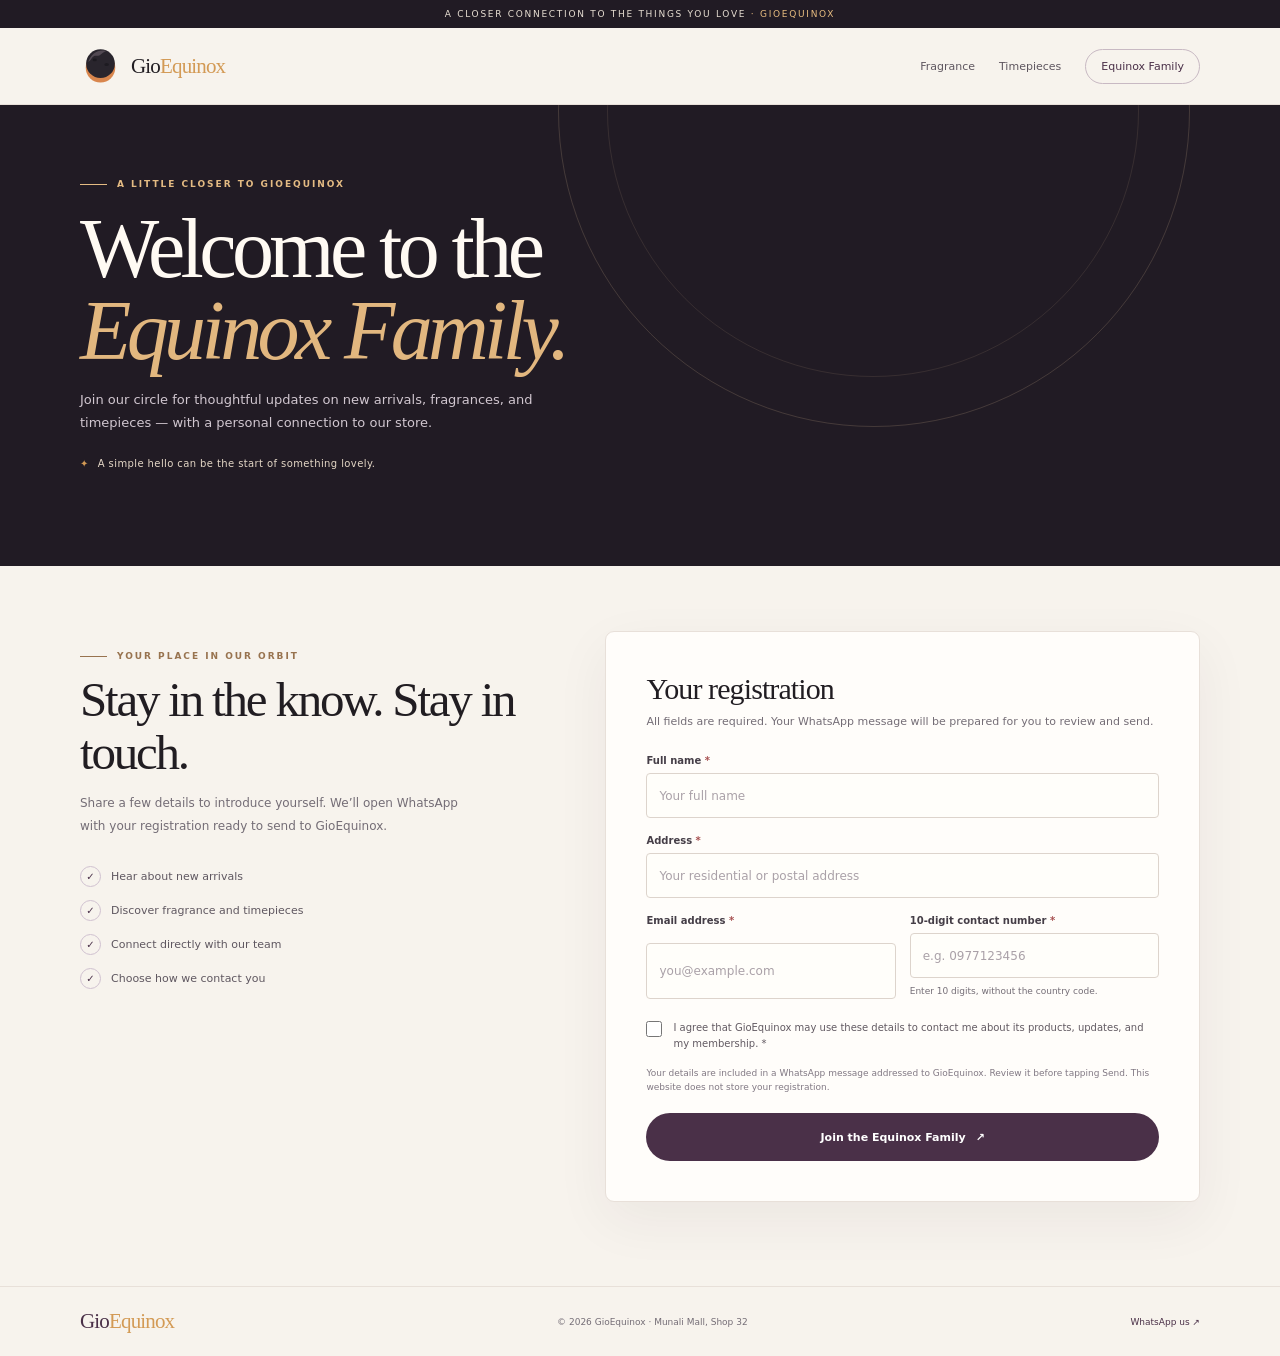
==== equinox-family.html @ 096087cd "Prepare GioEquinox for GitHub Pages Co-authored-by: Copilot <223556219+Copilot@users.noreply.github." ====
<!DOCTYPE html>
<html lang="en">
<head>
    <meta charset="UTF-8">
    <meta name="viewport" content="width=device-width, initial-scale=1">
    <meta name="theme-color" content="#19161b">
    <meta name="description" content="Join the GioEquinox Family for fragrance and timepiece updates, new arrivals, and a more personal connection with our store.">
    <title>Equinox Family | GioEquinox</title>
    <style>
        :root {
            color-scheme: light;
            --ink: #211d22;
            --muted: #746d76;
            --paper: #f7f3ed;
            --white: #fffdfa;
            --plum: #4a3048;
            --plum-dark: #211b24;
            --gold: #d39a55;
            --line: #e8e0d9;
            --serif: Georgia, "Times New Roman", serif;
            --sans: Inter, ui-sans-serif, system-ui, -apple-system, BlinkMacSystemFont, "Segoe UI", sans-serif;
        }
        * { box-sizing: border-box; }
        html { scroll-behavior: smooth; }
        body { min-height: 100vh; display: flex; flex-direction: column; margin: 0; background: var(--paper); color: var(--ink); font-family: var(--sans); -webkit-font-smoothing: antialiased; }
        a { color: inherit; }
        button, input { font: inherit; }
        .shell { width: min(1120px, calc(100% - 48px)); margin-inline: auto; }
        .topline { padding: 9px 16px; background: var(--plum-dark); color: #e8dfd3; font-size: 9px; letter-spacing: .19em; text-align: center; text-transform: uppercase; }
        .topline span { color: #e8bd80; }
        .header { border-bottom: 1px solid var(--line); background: var(--paper); }
        .nav { min-height: 76px; display: flex; align-items: center; justify-content: space-between; gap: 20px; }
        .brand { display: inline-flex; align-items: center; gap: 10px; text-decoration: none; }
        .brand-mark { width: 41px; height: 41px; }
        .brand-name { font-family: var(--serif); font-size: 21px; letter-spacing: -.04em; }
        .brand-name span { color: var(--gold); }
        .nav-links { display: flex; flex-wrap: wrap; align-items: center; gap: 24px; }
        .nav-links a { color: #5e565f; font-size: 11px; text-decoration: none; }
        .nav-links a:hover { color: var(--plum); }
        .nav-links .join-link { padding: 10px 15px; border: 1px solid #c8b9c3; border-radius: 999px; color: var(--plum); }
        .nav-links .join-link:hover { border-color: var(--plum); }
        main { flex: 1; }
        .family-hero { position: relative; overflow: hidden; background: var(--plum-dark); color: #fffaf3; }
        .family-hero::before, .family-hero::after { position: absolute; top: -310px; right: 7%; width: 630px; height: 630px; border: 1px solid rgb(231 197 153 / 18%); border-radius: 50%; content: ""; pointer-events: none; }
        .family-hero::after { top: -260px; right: 11%; width: 530px; height: 530px; border-color: rgb(231 197 153 / 11%); }
        .hero-content { position: relative; z-index: 1; width: min(1120px, calc(100% - 48px)); margin-inline: auto; padding-block: 74px 95px; }
        .eyebrow { display: flex; align-items: center; gap: 10px; color: #e4bb83; font-size: 9px; font-weight: 700; letter-spacing: .22em; text-transform: uppercase; }
        .eyebrow::before { width: 27px; height: 1px; background: currentColor; content: ""; }
        .hero-content h1 { max-width: 700px; margin: 19px 0 15px; font-family: var(--serif); font-size: clamp(52px, 8vw, 84px); font-weight: 400; letter-spacing: -.055em; line-height: .98; }
        .hero-content h1 em { color: #e2b77f; font-weight: 400; }
        .hero-copy { max-width: 500px; margin: 0; color: #d1c7d0; font-size: 13px; line-height: 1.8; }
        .hero-note { display: inline-flex; align-items: center; gap: 9px; margin-top: 24px; color: #e4d7c6; font-size: 10px; letter-spacing: .04em; }
        .hero-note::before { color: var(--gold); content: "✦"; }
        .main-content { display: grid; grid-template-columns: minmax(0, .85fr) minmax(380px, 1.15fr); gap: clamp(32px, 7vw, 86px); align-items: start; padding-block: 65px 84px; }
        .intro { position: sticky; top: 28px; padding-top: 20px; }
        .intro .eyebrow { color: #98734f; }
        .intro h2 { margin: 13px 0; font-family: var(--serif); font-size: clamp(34px, 4vw, 49px); font-weight: 400; letter-spacing: -.045em; line-height: 1.07; }
        .intro > p { max-width: 390px; margin: 0; color: var(--muted); font-size: 12px; line-height: 1.9; }
        .benefits { display: grid; gap: 13px; margin: 28px 0 0; padding: 0; list-style: none; }
        .benefits li { display: flex; align-items: center; gap: 10px; color: #5f5760; font-size: 11px; }
        .benefits li::before { width: 19px; height: 19px; display: grid; place-items: center; border: 1px solid #cfc0cf; border-radius: 50%; color: var(--plum); content: "✓"; font-size: 10px; }
        .form-card { padding: clamp(23px, 4vw, 40px); border: 1px solid var(--line); border-radius: 9px; background: var(--white); box-shadow: 0 18px 55px rgb(46 32 45 / 6%); }
        .form-heading { margin-bottom: 24px; }
        .form-heading h2 { margin: 0 0 7px; font-family: var(--serif); font-size: 30px; font-weight: 400; letter-spacing: -.03em; }
        .form-heading p { margin: 0; color: var(--muted); font-size: 11px; line-height: 1.6; }
        .field-grid { display: grid; grid-template-columns: repeat(2, minmax(0, 1fr)); gap: 17px 14px; }
        .field { min-width: 0; display: grid; gap: 7px; }
        .field-full { grid-column: 1 / -1; }
        .field label { color: #453e47; font-size: 10px; font-weight: 700; }
        .field label span { color: #a64e4e; }
        .field input {
            width: 100%; min-height: 45px; padding: 0 12px; border: 1px solid #ddd4cc; border-radius: 4px;
            background: #fffefa; color: var(--ink); font-size: 12px; transition: border-color .2s ease, box-shadow .2s ease;
        }
        .field input::placeholder { color: #aaa1a8; }
        .field input:focus { outline: none; border-color: #896f86; box-shadow: 0 0 0 3px rgb(74 48 72 / 9%); }
        .field-hint { color: var(--muted); font-size: 9px; line-height: 1.5; }
        .consent-row { display: grid; grid-template-columns: 17px 1fr; gap: 10px; align-items: start; margin-top: 21px; }
        .consent-row input { width: 16px; height: 16px; margin: 1px 0 0; accent-color: var(--plum); }
        .consent-row label { color: #625a62; font-size: 10px; line-height: 1.65; }
        .consent-row a { color: var(--plum); }
        .privacy-note { margin: 13px 0 0; color: #827984; font-size: 9px; line-height: 1.6; }
        .submit-button { width: 100%; min-height: 48px; display: inline-flex; align-items: center; justify-content: center; gap: 10px; margin-top: 19px; border: 0; border-radius: 999px; background: var(--plum); color: white; font-size: 11px; font-weight: 700; cursor: pointer; transition: transform .2s ease, background .2s ease; }
        .submit-button:hover { transform: translateY(-1px); background: #5b3c58; }
        .submit-button:disabled { cursor: wait; opacity: .7; }
        .submit-button:focus-visible, .nav a:focus-visible, .whatsapp-fallback:focus-visible { outline: 3px solid #d5a367; outline-offset: 3px; }
        .form-error { margin: 12px 0 0; color: #9f3535; font-size: 11px; }
        .confirmation { display: grid; justify-items: center; padding: 16px 3px 4px; text-align: center; }
        .confirmation[hidden] { display: none; }
        .confirmation-logo { width: 105px; height: 105px; margin-bottom: 19px; animation: eclipse-arrive 1.1s cubic-bezier(.16,.84,.35,1) both; }
        .confirmation-logo .sun { transform-box: fill-box; transform-origin: center; animation: sunrise 1.4s cubic-bezier(.18,.75,.2,1) both; }
        .confirmation-logo .moon { transform-box: fill-box; transform-origin: center; animation: moon-glide 1s .1s cubic-bezier(.15,.82,.22,1) both; }
        @keyframes eclipse-arrive { from { opacity: 0; transform: scale(.65) rotate(-35deg); } to { opacity: 1; transform: scale(1) rotate(0); } }
        @keyframes sunrise { from { transform: translateY(17px); opacity: .35; } to { transform: translateY(0); opacity: 1; } }
        @keyframes moon-glide { from { transform: translateY(-12px); } to { transform: translateY(0); } }
        .confirmation h2 { margin: 0 0 10px; font-family: var(--serif); font-size: 34px; font-weight: 400; }
        .confirmation > p { max-width: 360px; margin: 0; color: var(--muted); font-size: 11px; line-height: 1.8; }
        .confirmation-step { margin: 17px 0 !important; color: var(--plum) !important; font-weight: 700; }
        .whatsapp-fallback { min-height: 44px; display: inline-flex; align-items: center; justify-content: center; margin-top: 7px; padding: 0 20px; border-radius: 999px; background: #287c54; color: white; font-size: 10px; font-weight: 700; text-decoration: none; }
        .whatsapp-fallback:hover { background: #206946; }
        .edit-link { display: inline-block; margin-top: 17px; color: var(--plum); font-size: 10px; text-decoration: underline; }
        .footer { padding: 22px 0; border-top: 1px solid var(--line); color: var(--muted); font-size: 9px; }
        .footer-inner { display: flex; justify-content: space-between; align-items: center; gap: 18px; }
        .footer a { color: var(--plum); text-decoration: none; }
        @media (max-width: 760px) {
            .shell, .hero-content { width: min(100% - 36px, 1120px); }
            .nav { min-height: 68px; flex-wrap: wrap; padding-block: 10px; }
            .brand-mark { width: 36px; height: 36px; }
            .brand-name { font-size: 19px; }
            .nav-links { justify-content: end; gap: 10px 16px; }
            .nav-links a { font-size: 10px; }
            .nav-links .join-link { padding: 8px 11px; }
            .hero-content { padding-block: 57px 67px; }
            .family-hero::before { right: -310px; }
            .family-hero::after { right: -240px; }
            .main-content { grid-template-columns: 1fr; gap: 30px; padding-block: 38px 58px; }
            .intro { position: static; padding-top: 0; }
            .intro h2 { max-width: 480px; }
            .benefits { grid-template-columns: repeat(2, minmax(0, 1fr)); gap: 11px; margin-top: 19px; }
        }
        @media (max-width: 500px) {
            .shell, .hero-content { width: min(100% - 30px, 1120px); }
            .nav { align-items: center; }
            .nav-links { width: 100%; justify-content: space-between; gap: 6px; padding-top: 5px; }
            .nav-links a { font-size: 9px; }
            .nav-links .join-link { padding: 7px 9px; }
            .topline { font-size: 8px; letter-spacing: .13em; }
            .hero-content h1 { font-size: clamp(49px, 14vw, 68px); }
            .hero-copy { font-size: 12px; }
            .main-content { padding-top: 32px; }
            .benefits { grid-template-columns: 1fr; }
            .form-card { padding: 22px 17px; }
            .field-grid { grid-template-columns: 1fr; gap: 14px; }
            .field-full { grid-column: auto; }
            .footer-inner { align-items: start; flex-direction: column; }
        }
        @media (prefers-reduced-motion: reduce) {
            *, *::before, *::after { scroll-behavior: auto !important; animation-duration: .01ms !important; transition-duration: .01ms !important; }
        }
    </style>
</head>
<body>
    <div class="topline">A closer connection to the things you love <span>· GioEquinox</span></div>
    <header class="header">
        <nav class="nav shell" aria-label="Main navigation">
            <a class="brand" href="equinox.html" aria-label="GioEquinox home">
                <svg class="brand-mark" viewBox="0 0 100 100" role="img" aria-label="Lunar eclipse logo">
                    <circle cx="50" cy="53" r="36" fill="#d9864d"/>
                    <circle cx="50" cy="43" r="35" fill="#29252d"/>
                    <path d="M20 39c7-21 25-32 44-27-8 2-12 9-17 11-7 3-10-2-16 4-4 4-4 9-11 12Z" fill="#746772" opacity=".55"/>
                    <ellipse cx="36" cy="34" rx="5" ry="3.3" fill="#17161b" opacity=".7"/>
                    <ellipse cx="65" cy="45" rx="5.6" ry="3.8" fill="#17161b" opacity=".65"/>
                </svg>
                <span class="brand-name">Gio<span>Equinox</span></span>
            </a>
            <div class="nav-links">
                <a href="equinox.html">Fragrance</a>
                <a href="watches.html">Timepieces</a>
                <a href="#join" class="join-link" aria-current="page">Equinox Family</a>
            </div>
        </nav>
    </header>
    <main>
        <section class="family-hero">
            <div class="hero-content">
                <div class="eyebrow">A little closer to GioEquinox</div>
                <h1>Welcome to the<br><em>Equinox Family.</em></h1>
                <p class="hero-copy">Join our circle for thoughtful updates on new arrivals, fragrances, and timepieces — with a personal connection to our store.</p>
                <div class="hero-note">A simple hello can be the start of something lovely.</div>
            </div>
        </section>
        <section class="main-content shell" id="join">
            <div class="intro">
                <div class="eyebrow">Your place in our orbit</div>
                <h2>Stay in the know. Stay in touch.</h2>
                <p>Share a few details to introduce yourself. We’ll open WhatsApp with your registration ready to send to GioEquinox.</p>
                <ul class="benefits">
                    <li>Hear about new arrivals</li>
                    <li>Discover fragrance and timepieces</li>
                    <li>Connect directly with our team</li>
                    <li>Choose how we contact you</li>
                </ul>
            </div>
            <div class="form-card">
                <form id="family-form">
                    <div class="form-heading">
                        <h2>Your registration</h2>
                        <p>All fields are required. Your WhatsApp message will be prepared for you to review and send.</p>
                    </div>
                    <div class="field-grid">
                        <div class="field field-full">
                            <label for="client-name">Full name <span aria-hidden="true">*</span></label>
                            <input id="client-name" name="name" type="text" autocomplete="name" placeholder="Your full name" maxlength="100" required>
                        </div>
                        <div class="field field-full">
                            <label for="client-address">Address <span aria-hidden="true">*</span></label>
                            <input id="client-address" name="address" type="text" autocomplete="street-address" placeholder="Your residential or postal address" maxlength="200" required>
                        </div>
                        <div class="field">
                            <label for="client-email">Email address <span aria-hidden="true">*</span></label>
                            <input id="client-email" name="email" type="email" autocomplete="email" placeholder="you@example.com" maxlength="254" required>
                        </div>
                        <div class="field">
                            <label for="client-phone">10-digit contact number <span aria-hidden="true">*</span></label>
                            <input id="client-phone" name="phone" type="tel" inputmode="numeric" autocomplete="tel-national" placeholder="e.g. 0977123456" minlength="10" maxlength="10" pattern="[0-9]{10}" aria-describedby="phone-hint" required>
                            <span class="field-hint" id="phone-hint">Enter 10 digits, without the country code.</span>
                        </div>
                    </div>
                    <div class="consent-row">
                        <input id="contact-consent" name="consent" type="checkbox" required>
                        <label for="contact-consent">I agree that GioEquinox may use these details to contact me about its products, updates, and my membership. <span aria-hidden="true">*</span></label>
                    </div>
                    <p class="privacy-note">Your details are included in a WhatsApp message addressed to GioEquinox. Review it before tapping Send. This website does not store your registration.</p>
                    <p class="form-error" id="form-error" role="alert" hidden></p>
                    <button class="submit-button" id="submit-button" type="submit">Join the Equinox Family <span aria-hidden="true">↗</span></button>
                </form>
                <section class="confirmation" id="confirmation" aria-labelledby="confirmation-title" aria-live="polite" hidden>
                    <svg class="confirmation-logo" viewBox="0 0 120 120" role="img" aria-label="An animated lunar eclipse">
                        <defs>
                            <linearGradient id="family-sun" x1="0" y1="0" x2="0" y2="1"><stop offset="0" stop-color="#f8d68e"/><stop offset="1" stop-color="#d9864d"/></linearGradient>
                            <radialGradient id="family-moon" cx="34%" cy="27%" r="80%"><stop offset="0" stop-color="#51434f"/><stop offset=".65" stop-color="#29252d"/><stop offset="1" stop-color="#17161b"/></radialGradient>
                        </defs>
                        <circle class="sun" cx="60" cy="66" r="43" fill="url(#family-sun)"/>
                        <circle class="moon" cx="60" cy="52" r="42" fill="url(#family-moon)"/>
                        <path d="M25 47c8-25 30-39 54-32-10 3-15 11-21 14-9 4-13-3-21 5-5 5-5 11-12 13Z" fill="#746772" opacity=".55"/>
                        <ellipse cx="44" cy="42" rx="6" ry="4" fill="#17161b" opacity=".66" transform="rotate(-24 44 42)"/>
                        <ellipse cx="78" cy="57" rx="7" ry="5" fill="#17161b" opacity=".58" transform="rotate(-14 78 57)"/>
                        <circle cx="44" cy="42" r="1.5" fill="#a28ca0"/>
                        <circle cx="78" cy="57" r="1.5" fill="#9b8499"/>
                    </svg>
                    <h2 id="confirmation-title">Welcome to the family.</h2>
                    <p>Your registration details are ready in WhatsApp. Review the message, then tap <strong>Send</strong> there to complete your registration.</p>
                    <p class="confirmation-step" id="confirmation-name"></p>
                    <a class="whatsapp-fallback" id="whatsapp-fallback" href="#" target="_blank" rel="noopener noreferrer">Continue to WhatsApp</a>
                    <a class="edit-link" href="#" id="edit-registration">Edit my details</a>
                </section>
            </div>
        </section>
    </main>
    <footer class="footer">
        <div class="footer-inner shell">
            <a class="brand" href="equinox.html"><span class="brand-name">Gio<span>Equinox</span></span></a>
            <span>© <span id="current-year"></span> GioEquinox · Munali Mall, Shop 32</span>
            <a href="https://wa.me/260777907071" target="_blank" rel="noopener noreferrer">WhatsApp us ↗</a>
        </div>
    </footer>
    <script>
        (() => {
            const form = document.getElementById('family-form');
            const phone = document.getElementById('client-phone');
            const confirmation = document.getElementById('confirmation');
            const fallbackLink = document.getElementById('whatsapp-fallback');
            const errorMessage = document.getElementById('form-error');

            phone.addEventListener('input', () => {
                phone.value = phone.value.replace(/\D/g, '').slice(0, 10);
            });

            form.addEventListener('submit', event => {
                event.preventDefault();
                errorMessage.hidden = true;
                if (!form.reportValidity()) return;

                const formData = new FormData(form);
                const name = String(formData.get('name')).trim();
                const address = String(formData.get('address')).trim();
                const email = String(formData.get('email')).trim();
                const phoneNumber = String(formData.get('phone'));
                if (!name || !address || !/^[0-9]{10}$/.test(phoneNumber) || !formData.get('consent')) {
                    errorMessage.textContent = 'Please complete each field and agree to be contacted before continuing.';
                    errorMessage.hidden = false;
                    return;
                }

                const message = [
                    'Hello GioEquinox, I would like to join the Equinox Family.',
                    '',
                    `Name: ${name}`,
                    `Address: ${address}`,
                    `Email: ${email}`,
                    `Contact number: ${phoneNumber}`,
                    'Contact consent: Yes'
                ].join('\n');
                const whatsappUrl = `https://wa.me/260777907071?text=${encodeURIComponent(message)}`;
                fallbackLink.href = whatsappUrl;
                document.getElementById('confirmation-name').textContent = `Thank you, ${name}.`;

                window.open(whatsappUrl, '_blank', 'noopener,noreferrer');
                form.hidden = true;
                confirmation.hidden = false;
                confirmation.scrollIntoView({ behavior: 'smooth', block: 'center' });
            });

            document.getElementById('edit-registration').addEventListener('click', event => {
                event.preventDefault();
                confirmation.hidden = true;
                form.hidden = false;
                form.scrollIntoView({ behavior: 'smooth', block: 'center' });
                form.querySelector('input[name="name"]').focus();
            });

            document.getElementById('current-year').textContent = new Date().getFullYear();
        })();
    </script>
</body>
</html>
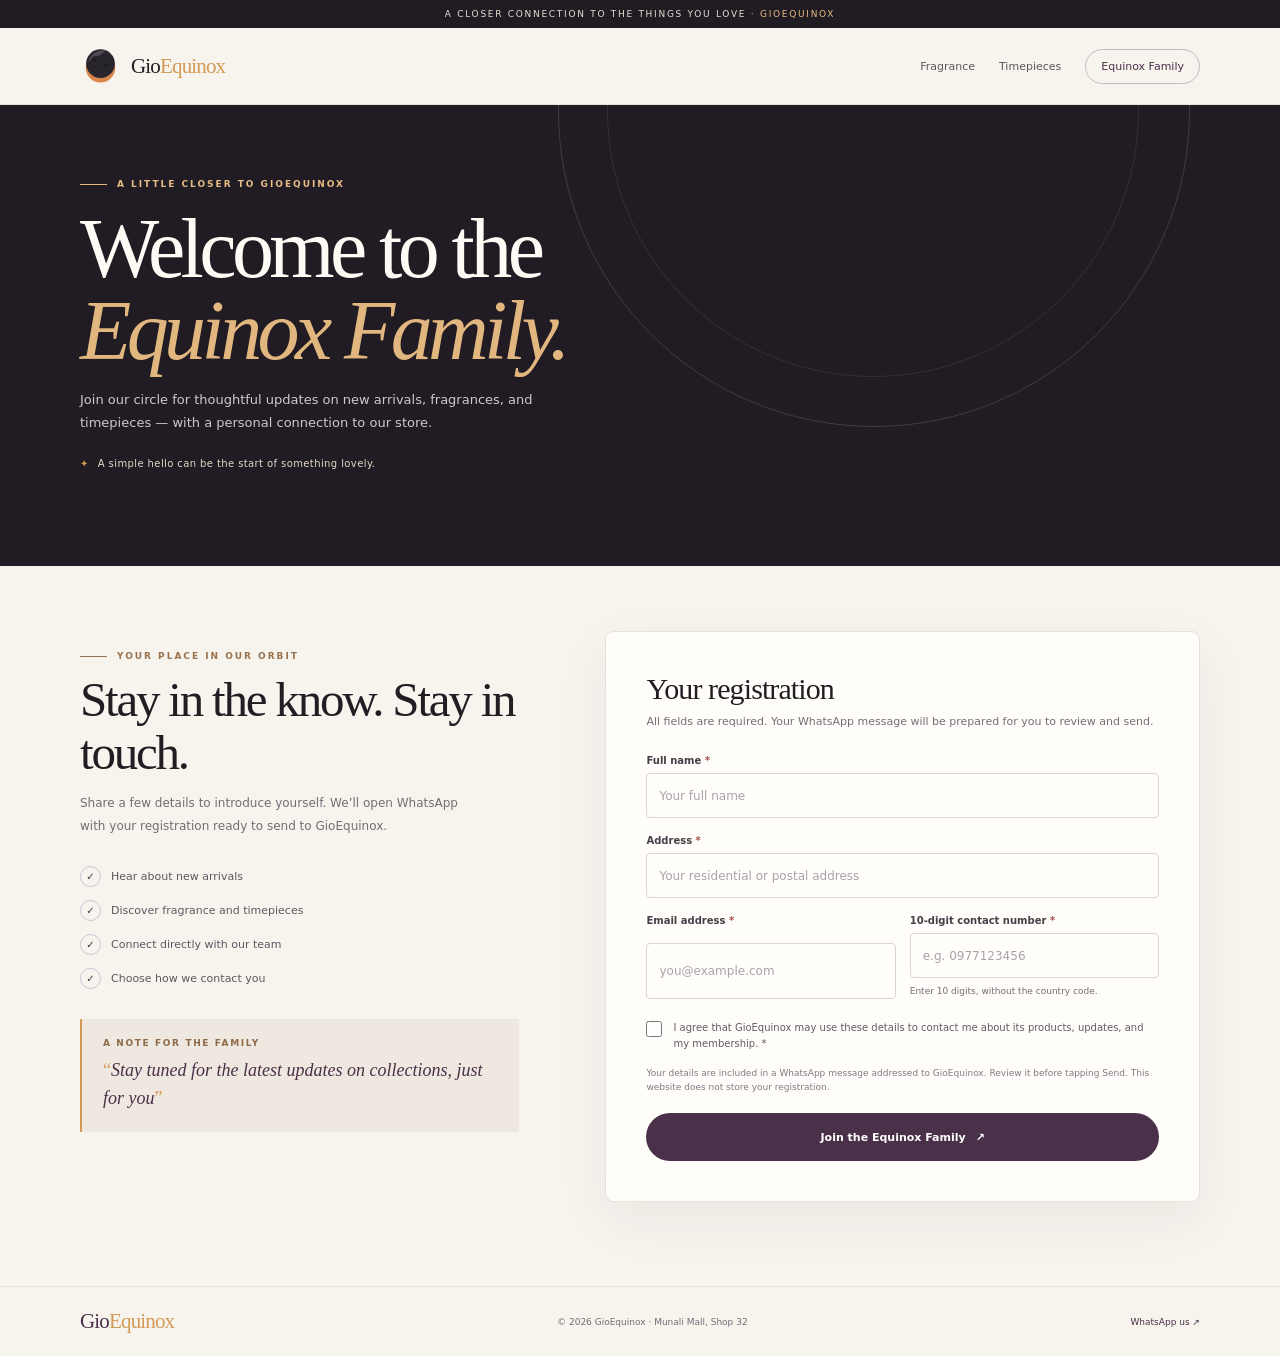
==== commit 896a63ce: "Add Equinox Family updates quote Co-authored-by: Copilot <223556219+Copilot@users.noreply.github.com" ====
--- a/equinox-family.html
+++ b/equinox-family.html
@@ -59,6 +59,12 @@
         .benefits { display: grid; gap: 13px; margin: 28px 0 0; padding: 0; list-style: none; }
         .benefits li { display: flex; align-items: center; gap: 10px; color: #5f5760; font-size: 11px; }
         .benefits li::before { width: 19px; height: 19px; display: grid; place-items: center; border: 1px solid #cfc0cf; border-radius: 50%; color: var(--plum); content: "✓"; font-size: 10px; }
+        .updates-space { margin-top: 30px; padding: 19px 21px; border-left: 2px solid var(--gold); background: #efe8e0; }
+        .updates-space h3 { margin: 0 0 9px; color: #8d6a49; font-size: 9px; font-weight: 700; letter-spacing: .18em; text-transform: uppercase; }
+        .updates-space blockquote { margin: 0; color: var(--plum); font-family: var(--serif); font-size: 18px; line-height: 1.55; }
+        .updates-space blockquote::before, .updates-space blockquote::after { color: var(--gold); }
+        .updates-space blockquote::before { content: "“"; }
+        .updates-space blockquote::after { content: "”"; }
         .form-card { padding: clamp(23px, 4vw, 40px); border: 1px solid var(--line); border-radius: 9px; background: var(--white); box-shadow: 0 18px 55px rgb(46 32 45 / 6%); }
         .form-heading { margin-bottom: 24px; }
         .form-heading h2 { margin: 0 0 7px; font-family: var(--serif); font-size: 30px; font-weight: 400; letter-spacing: -.03em; }
@@ -180,6 +186,10 @@
                     <li>Connect directly with our team</li>
                     <li>Choose how we contact you</li>
                 </ul>
+                <aside class="updates-space" aria-labelledby="updates-title">
+                    <h3 id="updates-title">A note for the family</h3>
+                    <blockquote><em>Stay tuned for the latest updates on collections, just for you</em></blockquote>
+                </aside>
             </div>
             <div class="form-card">
                 <form id="family-form">
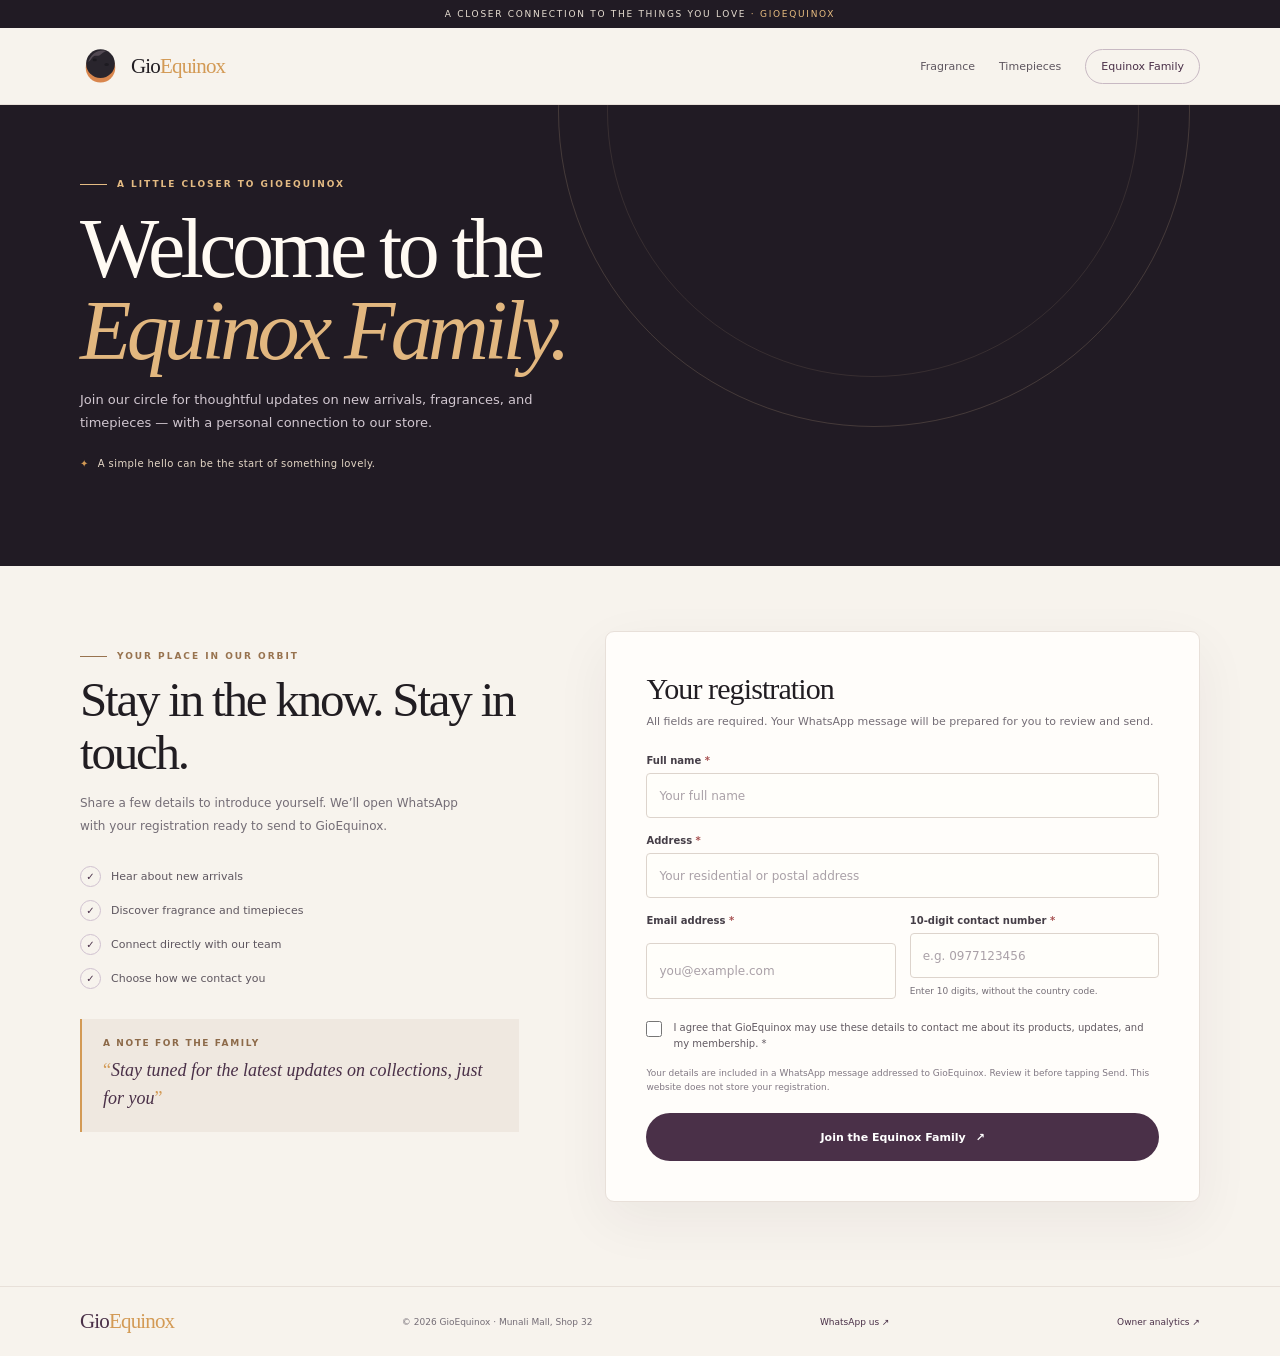
==== commit bdf64e60: "Add owner-only traffic analytics links Co-authored-by: Copilot <223556219+Copilot@users.noreply.gith" ====
--- a/equinox-family.html
+++ b/equinox-family.html
@@ -252,6 +252,7 @@
             <a class="brand" href="equinox.html"><span class="brand-name">Gio<span>Equinox</span></span></a>
             <span>© <span id="current-year"></span> GioEquinox · Munali Mall, Shop 32</span>
             <a href="https://wa.me/260777907071" target="_blank" rel="noopener noreferrer">WhatsApp us ↗</a>
+            <a href="https://github.com/amanigiovanni1-design/GioEquinox/graphs/traffic" target="_blank" rel="noopener noreferrer">Owner analytics ↗</a>
         </div>
     </footer>
     <script>
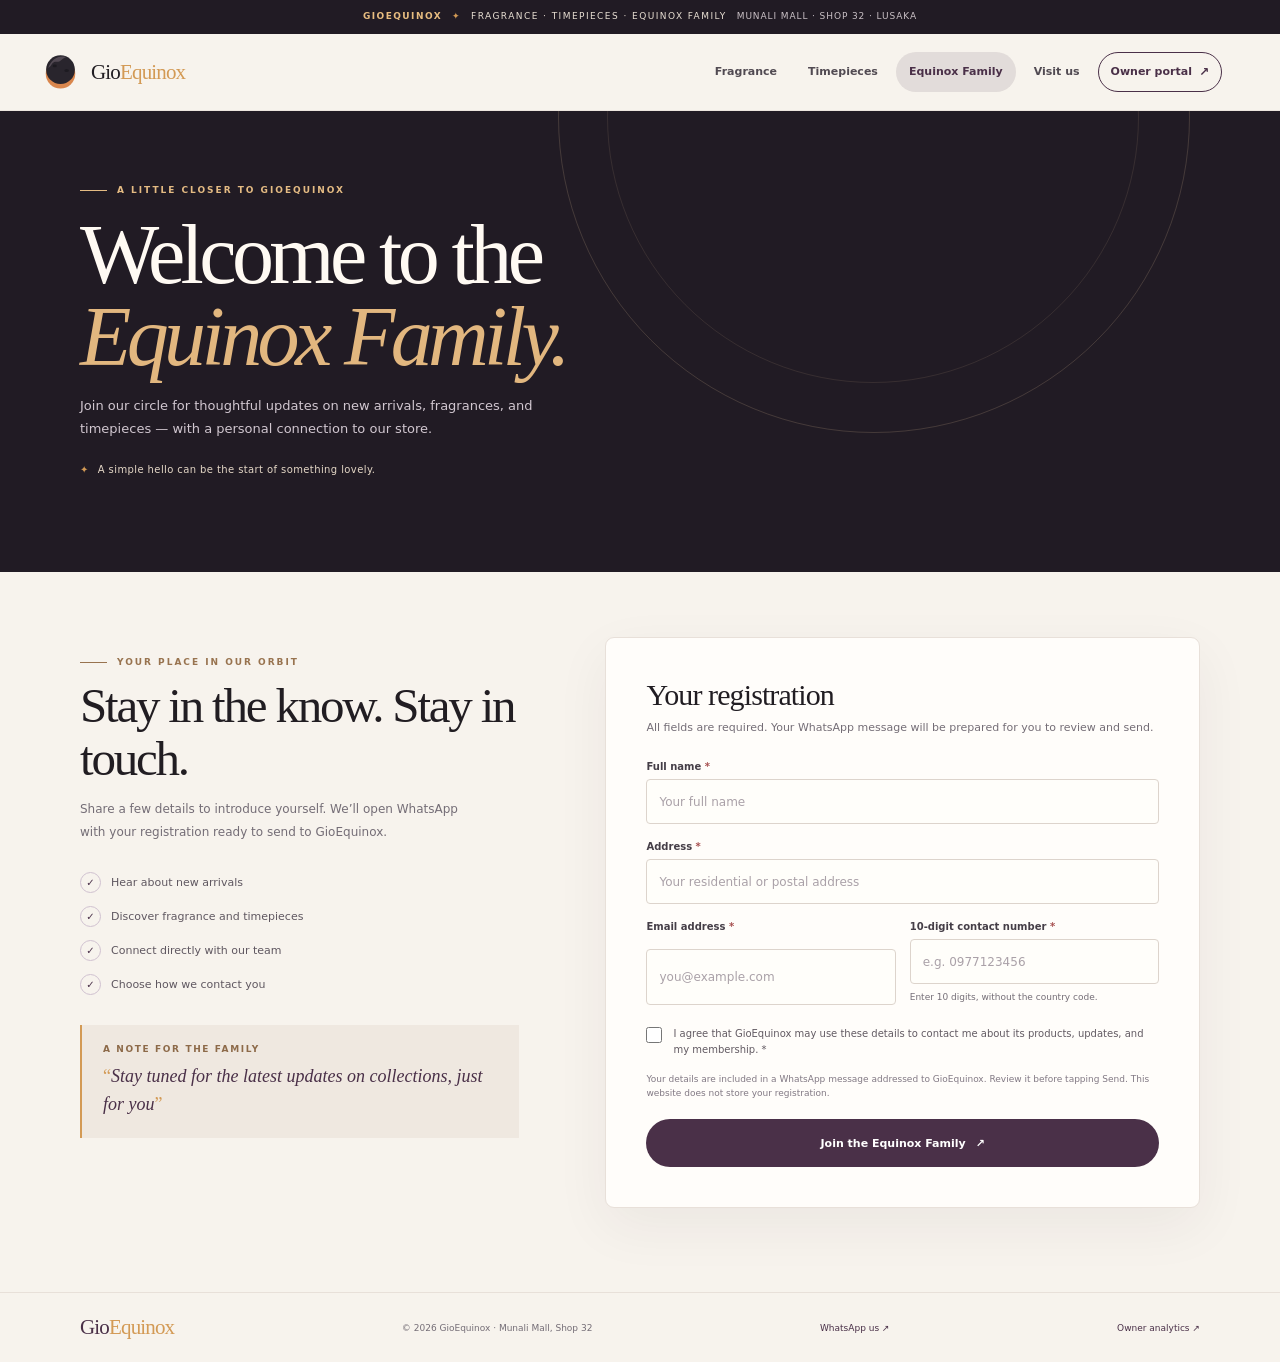
==== commit 7bfc3735: "Unify GioEquinox site navigation Co-authored-by: Copilot <223556219+Copilot@users.noreply.github.com" ====
--- a/equinox-family.html
+++ b/equinox-family.html
@@ -17,6 +17,11 @@
             --plum-dark: #211b24;
             --gold: #d39a55;
             --line: #e8e0d9;
+            --site-header-bg: rgb(247 243 237 / 96%);
+            --site-header-border: rgb(232 224 217 / 75%);
+            --site-header-text: #514a52;
+            --site-accent: var(--plum);
+            --site-count-text: #fff;
             --serif: Georgia, "Times New Roman", serif;
             --sans: Inter, ui-sans-serif, system-ui, -apple-system, BlinkMacSystemFont, "Segoe UI", sans-serif;
         }
@@ -144,10 +149,11 @@
             *, *::before, *::after { scroll-behavior: auto !important; animation-duration: .01ms !important; transition-duration: .01ms !important; }
         }
     </style>
+    <link rel="stylesheet" href="assets/site-header.css">
 </head>
 <body>
-    <div class="topline">A closer connection to the things you love <span>· GioEquinox</span></div>
-    <header class="header">
+    <div class="site-ribbon"><span class="site-ribbon-brand">GioEquinox</span><span class="site-ribbon-divider" aria-hidden="true">✦</span><span>Fragrance · Timepieces · Equinox Family</span><span class="site-ribbon-location">Munali Mall · Shop 32 · Lusaka</span></div>
+    <header class="site-header">
         <nav class="nav shell" aria-label="Main navigation">
             <a class="brand" href="equinox.html" aria-label="GioEquinox home">
                 <svg class="brand-mark" viewBox="0 0 100 100" role="img" aria-label="Lunar eclipse logo">
@@ -159,10 +165,15 @@
                 </svg>
                 <span class="brand-name">Gio<span>Equinox</span></span>
             </a>
-            <div class="nav-links">
+            <div class="nav-links" id="primary-links">
                 <a href="equinox.html">Fragrance</a>
                 <a href="watches.html">Timepieces</a>
-                <a href="#join" class="join-link" aria-current="page">Equinox Family</a>
+                <a href="#join" aria-current="page">Equinox Family</a>
+                <a href="equinox.html#contact">Visit us</a>
+                <a class="nav-owner" href="admin.html">Owner portal</a>
+            </div>
+            <div class="header-actions">
+                <button class="menu-toggle" type="button" aria-label="Open menu" aria-expanded="false" aria-controls="primary-links">☰</button>
             </div>
         </nav>
     </header>
@@ -313,5 +324,6 @@
             document.getElementById('current-year').textContent = new Date().getFullYear();
         })();
     </script>
+    <script src="assets/site-header.js"></script>
 </body>
 </html>
--- a/assets/site-header.css
+++ b/assets/site-header.css
@@ -0,0 +1,149 @@
+.site-ribbon {
+    min-height: 34px;
+    display: flex;
+    align-items: center;
+    justify-content: center;
+    gap: 10px;
+    padding: 7px 16px;
+    background: #211b24;
+    color: #e8dfd3;
+    font: 9px/1.3 var(--sans, Arial, sans-serif);
+    letter-spacing: .16em;
+    text-align: center;
+    text-transform: uppercase;
+}
+.site-ribbon-brand { color: #e8bd80; font-weight: 750; }
+.site-ribbon-divider { color: #d39a55; }
+.site-ribbon-location { color: #c9c0c5; letter-spacing: .1em; }
+.site-header {
+    position: sticky;
+    z-index: 8;
+    top: 0;
+    border-bottom: 1px solid var(--site-header-border, var(--line, #e8e0d9));
+    background: var(--site-header-bg, var(--paper, var(--night, #f7f3ed)));
+    backdrop-filter: blur(14px);
+}
+.site-header .nav {
+    position: relative;
+    width: min(1200px, calc(100% - 48px));
+    min-height: 76px;
+    display: flex;
+    align-items: center;
+    justify-content: space-between;
+    gap: 18px;
+    margin-inline: auto;
+}
+.site-header .nav-links {
+    display: flex;
+    align-items: center;
+    justify-content: center;
+    gap: 5px;
+    margin-left: auto;
+}
+.site-header .nav-links a {
+    min-height: 40px;
+    display: inline-flex;
+    align-items: center;
+    justify-content: center;
+    gap: 7px;
+    padding: 0 12px;
+    border: 1px solid transparent;
+    border-radius: 999px;
+    color: var(--site-header-text, var(--ink, var(--cream, #514a52)));
+    font: 600 11px/1.2 var(--sans, Arial, sans-serif);
+    text-decoration: none;
+    transition: color .18s ease, border-color .18s ease, background .18s ease, transform .18s ease;
+}
+.site-header .nav-links a:hover {
+    border-color: var(--site-header-border, var(--line, #e8e0d9));
+    color: var(--site-accent, var(--plum, var(--brass, #4a3048)));
+    transform: translateY(-1px);
+}
+.site-header .nav-links a[aria-current="page"] {
+    background: color-mix(in srgb, var(--site-accent, var(--plum, var(--brass, #4a3048))) 12%, transparent);
+    color: var(--site-accent, var(--plum, var(--brass, #4a3048)));
+}
+.site-header .nav-links a.nav-owner {
+    border-color: var(--site-accent, var(--plum, var(--brass, #4a3048)));
+    color: var(--site-accent, var(--plum, var(--brass, #4a3048)));
+    font-weight: 750;
+}
+.site-header .nav-links a.nav-owner::after { content: "↗"; font-size: 12px; }
+.site-header .header-actions { display: flex; align-items: center; gap: 8px; }
+.site-header .cart-toggle,
+.site-header .menu-toggle {
+    min-height: 40px;
+    display: inline-flex;
+    align-items: center;
+    justify-content: center;
+    gap: 8px;
+    padding: 0 13px;
+    border: 1px solid var(--site-header-border, var(--line, #e8e0d9));
+    border-radius: 999px;
+    background: transparent;
+    color: var(--site-header-text, var(--ink, var(--cream, #514a52)));
+    font: 650 11px/1 var(--sans, Arial, sans-serif);
+    cursor: pointer;
+    transition: border-color .18s ease, background .18s ease, color .18s ease;
+}
+.site-header .cart-toggle:hover,
+.site-header .menu-toggle:hover {
+    border-color: var(--site-accent, var(--plum, var(--brass, #4a3048)));
+    background: color-mix(in srgb, var(--site-accent, var(--plum, var(--brass, #4a3048))) 9%, transparent);
+}
+.site-header .cart-toggle svg { width: 16px; height: 16px; }
+.site-header .cart-count {
+    min-width: 20px;
+    height: 20px;
+    display: inline-grid;
+    place-items: center;
+    padding-inline: 5px;
+    border-radius: 999px;
+    background: var(--site-accent, var(--plum, var(--brass, #4a3048)));
+    color: var(--site-count-text, #fff);
+    font-size: 10px;
+    font-weight: 800;
+}
+.site-header .menu-toggle { display: none; width: 40px; padding: 0; font-size: 17px; }
+.site-header :focus-visible { outline: 3px solid var(--site-accent, var(--plum, var(--brass, #4a3048))); outline-offset: 3px; }
+
+@media (max-width: 940px) {
+    .site-header .nav { min-height: 70px; gap: 8px; }
+    .site-header .brand-mark { width: 38px; height: 38px; }
+    .site-header .brand-name { font-size: 20px; }
+    .site-header .header-actions { margin-left: auto; gap: 6px; }
+    .site-header .menu-toggle { display: inline-flex; }
+    .site-header .nav-links {
+        position: absolute;
+        top: calc(100% + 1px);
+        right: 0;
+        left: 0;
+        display: none;
+        align-items: stretch;
+        gap: 4px;
+        margin: 0;
+        padding: 12px max(16px, calc((100% - 1180px) / 2)) 18px;
+        border-bottom: 1px solid var(--site-header-border, var(--line, #e8e0d9));
+        background: var(--site-header-bg, var(--paper, var(--night, #f7f3ed)));
+        box-shadow: 0 14px 28px rgb(16 14 18 / 12%);
+    }
+    .site-header .nav-links.is-open { display: flex; flex-direction: column; }
+    .site-header .nav-links a { justify-content: flex-start; min-height: 44px; padding-inline: 14px; }
+    .site-header .nav-links a.nav-owner { align-self: flex-start; margin-top: 5px; }
+}
+
+@media (max-width: 640px) {
+    .site-ribbon { min-height: 31px; gap: 7px; padding: 6px 10px; font-size: 8px; letter-spacing: .11em; }
+    .site-ribbon-location { display: none; }
+    .site-header .nav { width: min(100% - 32px, 1200px); min-height: 64px; }
+    .site-header .brand-mark { width: 35px; height: 35px; }
+    .site-header .brand-name { font-size: 18px; }
+    .site-header .cart-toggle { min-height: 38px; gap: 6px; padding: 0 10px; font-size: 10px; }
+    .site-header .menu-toggle { width: 38px; min-height: 38px; }
+}
+
+@media (prefers-reduced-motion: reduce) {
+    .site-header .nav-links a,
+    .site-header .cart-toggle,
+    .site-header .menu-toggle { transition: none; }
+}
